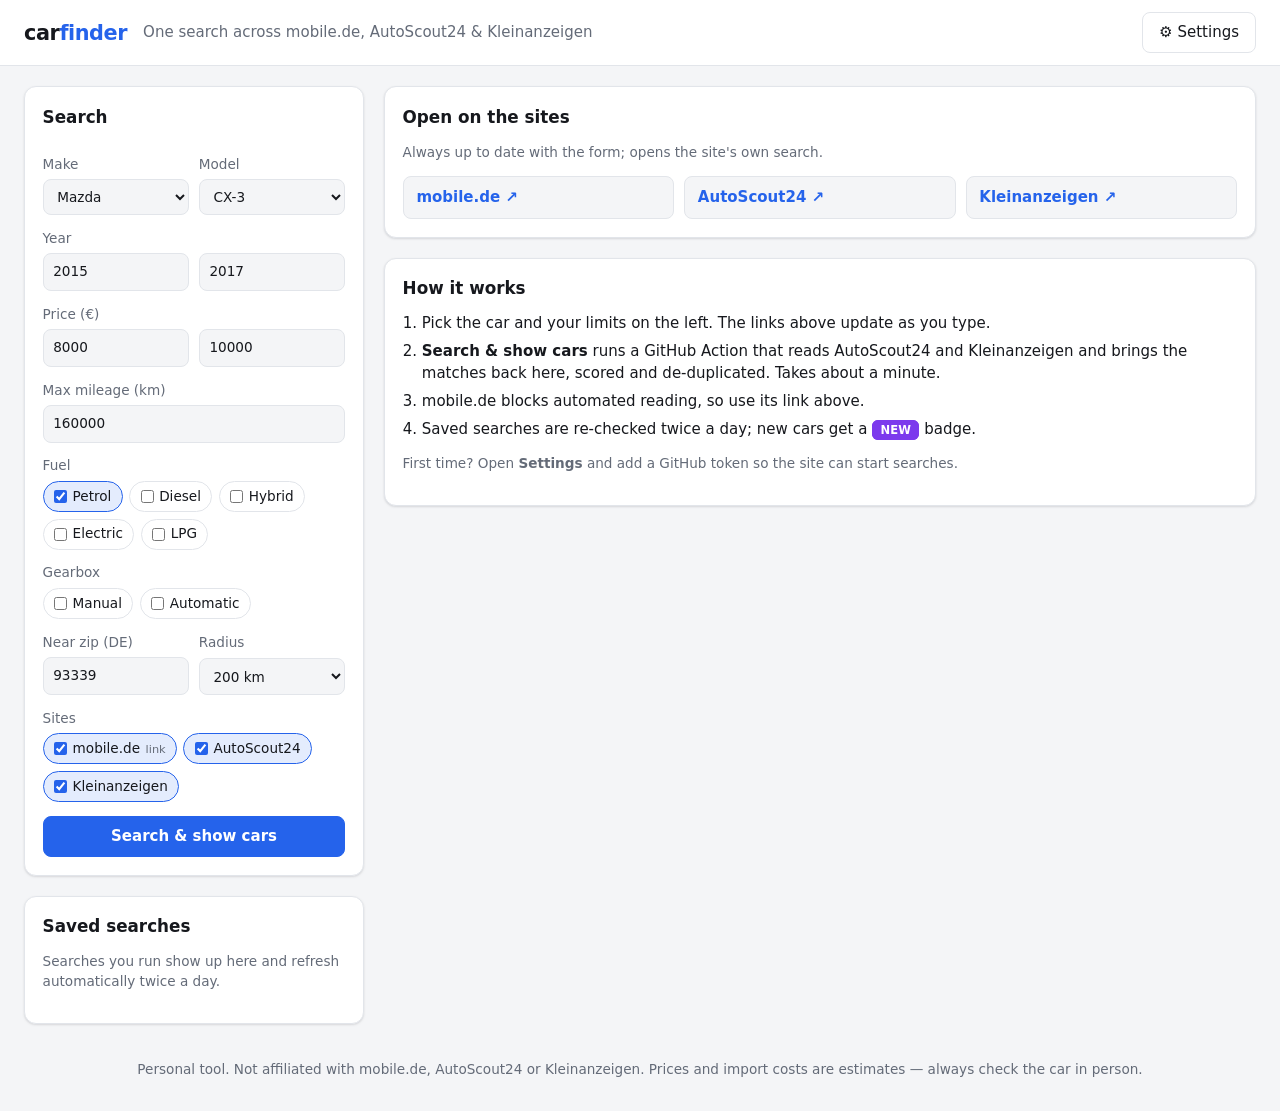
==== site/index.html @ 6f7a02bd "carfinder: multi-site used car search with GitHub Pages UI" ====
<!doctype html>
<html lang="en">
  <head>
    <meta charset="utf-8" />
    <meta name="viewport" content="width=device-width, initial-scale=1" />
    <title>carfinder</title>
    <meta name="description" content="Search mobile.de, AutoScout24 and Kleinanzeigen from one form." />
    <link rel="icon" href="data:image/svg+xml,<svg xmlns='http://www.w3.org/2000/svg' viewBox='0 0 100 100'><text y='.9em' font-size='90'>🚗</text></svg>" />
    <link rel="stylesheet" href="style.css" />
  </head>
  <body>
    <header class="topbar">
      <a class="brand" href="./">car<span>finder</span></a>
      <p class="tagline">One search across mobile.de, AutoScout24 &amp; Kleinanzeigen</p>
      <button type="button" class="ghost" id="open-settings" aria-label="Settings">⚙ Settings</button>
    </header>

    <main class="layout">
      <aside class="sidebar">
        <form id="search-form" class="card" novalidate>
          <h2>Search</h2>

          <div class="row">
            <label>Make
              <select name="make" required></select>
            </label>
            <label>Model
              <select name="model" required></select>
            </label>
          </div>

          <fieldset class="row">
            <legend>Year</legend>
            <input name="year_min" type="number" min="1950" max="2100" placeholder="from" aria-label="Year from" />
            <input name="year_max" type="number" min="1950" max="2100" placeholder="to" aria-label="Year to" />
          </fieldset>

          <fieldset class="row">
            <legend>Price (€)</legend>
            <input name="price_min" type="number" min="0" step="500" placeholder="min" aria-label="Minimum price" />
            <input name="price_max" type="number" min="0" step="500" placeholder="max" aria-label="Maximum price" />
          </fieldset>

          <label>Max mileage (km)
            <input name="km_max" type="number" min="0" step="10000" placeholder="any" />
          </label>

          <fieldset>
            <legend>Fuel</legend>
            <div class="chips">
              <label class="chip"><input type="checkbox" name="fuel" value="petrol" />Petrol</label>
              <label class="chip"><input type="checkbox" name="fuel" value="diesel" />Diesel</label>
              <label class="chip"><input type="checkbox" name="fuel" value="hybrid" />Hybrid</label>
              <label class="chip"><input type="checkbox" name="fuel" value="electric" />Electric</label>
              <label class="chip"><input type="checkbox" name="fuel" value="lpg" />LPG</label>
            </div>
          </fieldset>

          <fieldset>
            <legend>Gearbox</legend>
            <div class="chips">
              <label class="chip"><input type="checkbox" name="gearbox" value="manual" />Manual</label>
              <label class="chip"><input type="checkbox" name="gearbox" value="automatic" />Automatic</label>
            </div>
          </fieldset>

          <div class="row">
            <label>Near zip (DE)
              <input name="zip" inputmode="numeric" pattern="\d{5}" maxlength="5" required />
            </label>
            <label>Radius
              <select name="radius">
                <option value="10">10 km</option>
                <option value="20">20 km</option>
                <option value="50">50 km</option>
                <option value="100">100 km</option>
                <option value="150">150 km</option>
                <option value="200">200 km</option>
              </select>
            </label>
          </div>

          <fieldset>
            <legend>Sites</legend>
            <div class="chips" id="site-chips"></div>
          </fieldset>

          <p class="form-error" id="form-error" role="alert" hidden></p>

          <div class="actions">
            <button type="submit" class="primary" id="search-button">Search &amp; show cars</button>
          </div>
        </form>

        <section class="card">
          <h2>Saved searches</h2>
          <p class="muted small" id="saved-empty">Searches you run show up here and refresh automatically twice a day.</p>
          <ul class="saved" id="saved-list"></ul>
        </section>
      </aside>

      <section class="content">
        <section class="card links-card">
          <h2>Open on the sites</h2>
          <p class="muted small">Always up to date with the form; opens the site's own search.</p>
          <div class="links" id="links"></div>
        </section>

        <div class="status" id="status" hidden></div>

        <section id="results-section" hidden>
          <div class="results-head">
            <div>
              <h2 id="results-title"></h2>
              <p class="muted small" id="results-meta"></p>
            </div>
            <div class="controls">
              <label class="inline">Sort
                <select id="sort">
                  <option value="score">Best match</option>
                  <option value="price">Price ↑</option>
                  <option value="km">Mileage ↑</option>
                  <option value="year">Year ↓</option>
                  <option value="distance">Distance ↑</option>
                  <option value="new">Newest first</option>
                </select>
              </label>
              <label class="inline chip"><input type="checkbox" id="only-new" />New only</label>
              <input type="search" id="filter-text" placeholder="Filter…" aria-label="Filter by text" />
            </div>
          </div>
          <div class="warnings" id="results-warnings"></div>
          <div class="grid" id="results"></div>
        </section>

        <section class="card intro" id="intro">
          <h2>How it works</h2>
          <ol>
            <li>Pick the car and your limits on the left. The links above update as you type.</li>
            <li><b>Search &amp; show cars</b> runs a GitHub Action that reads AutoScout24 and Kleinanzeigen and
              brings the matches back here, scored and de-duplicated. Takes about a minute.</li>
            <li>mobile.de blocks automated reading, so use its link above.</li>
            <li>Saved searches are re-checked twice a day; new cars get a <span class="badge new">NEW</span> badge.</li>
          </ol>
          <p class="muted small">First time? Open <b>Settings</b> and add a GitHub token so the site can start searches.</p>
        </section>
      </section>
    </main>

    <footer class="footer muted small">
      Personal tool. Not affiliated with mobile.de, AutoScout24 or Kleinanzeigen. Prices and import costs are estimates —
      always check the car in person.
    </footer>

    <dialog id="settings">
      <form method="dialog" id="settings-form">
        <h2>Settings</h2>
        <p class="settings-reason" id="settings-reason" hidden></p>

        <h3>GitHub</h3>
        <label>Repository (owner/name)
          <input name="repo" placeholder="you/carfinder" />
        </label>
        <label>Access token
          <input name="token" type="password" autocomplete="off" placeholder="github_pat_…" />
        </label>
        <p class="muted small">
          Needed only to start searches. Create a
          <a href="https://github.com/settings/personal-access-tokens/new" target="_blank" rel="noopener">fine-grained token</a>
          for <b>this repository only</b> with <b>Actions: Read and write</b> and <b>Contents: Read-only</b>.
          It's stored in this browser only.
        </p>

        <h3>Cost to bring it to Romania (€)</h3>
        <p class="muted small">Your own estimates; added to each car's price as “total”.</p>
        <div class="cost-grid">
          <label>Trip &amp; fuel <input name="cost_trip" type="number" min="0" step="10" /></label>
          <label>Export plates + insurance <input name="cost_plates" type="number" min="0" step="10" /></label>
          <label>RAR checks <input name="cost_rar" type="number" min="0" step="10" /></label>
          <label>Registration (RO) <input name="cost_registration" type="number" min="0" step="10" /></label>
          <label>Other <input name="cost_other" type="number" min="0" step="10" /></label>
        </div>

        <div class="actions">
          <button value="cancel" formnovalidate class="ghost">Cancel</button>
          <button value="save" class="primary">Save</button>
        </div>
      </form>
    </dialog>

    <script type="module" src="js/app.js"></script>
  </body>
</html>
---- site/style.css ----
:root {
  --bg: #f4f5f7;
  --surface: #ffffff;
  --text: #16181d;
  --muted: #646b78;
  --border: #e2e5ea;
  --accent: #2563eb;
  --accent-text: #ffffff;
  --good: #15803d;
  --good-bg: #dcfce7;
  --ok: #a16207;
  --ok-bg: #fef9c3;
  --bad: #b91c1c;
  --bad-bg: #fee2e2;
  --new: #7c3aed;
  --radius: 12px;
  --shadow: 0 1px 2px rgb(16 24 40 / 6%), 0 1px 3px rgb(16 24 40 / 8%);
  color-scheme: light dark;
}

@media (prefers-color-scheme: dark) {
  :root {
    --bg: #0f1115;
    --surface: #181b21;
    --text: #e8eaee;
    --muted: #9aa1ad;
    --border: #2a2f38;
    --accent: #3b82f6;
    --good: #4ade80;
    --good-bg: #14532d;
    --ok: #facc15;
    --ok-bg: #422006;
    --bad: #f87171;
    --bad-bg: #450a0a;
    --new: #a78bfa;
    --shadow: none;
  }
}

* {
  box-sizing: border-box;
}

[hidden] {
  display: none !important;
}

body {
  margin: 0;
  font: 15px/1.45 system-ui, -apple-system, "Segoe UI", Roboto, sans-serif;
  background: var(--bg);
  color: var(--text);
}

a {
  color: var(--accent);
  text-decoration: none;
}
a:hover {
  text-decoration: underline;
}

h2 {
  font-size: 1.05rem;
  margin: 0 0 0.75rem;
}
h3 {
  font-size: 0.95rem;
  margin: 1.25rem 0 0.5rem;
}

.muted {
  color: var(--muted);
}
.small {
  font-size: 0.85rem;
}

/* ---------- layout */

.topbar {
  display: flex;
  align-items: center;
  gap: 1rem;
  padding: 0.75rem 1.5rem;
  background: var(--surface);
  border-bottom: 1px solid var(--border);
  position: sticky;
  top: 0;
  z-index: 10;
}
.brand {
  font-weight: 800;
  font-size: 1.3rem;
  color: var(--text);
  letter-spacing: -0.02em;
}
.brand span {
  color: var(--accent);
}
.tagline {
  margin: 0;
  color: var(--muted);
  flex: 1;
}

.layout {
  display: grid;
  grid-template-columns: 340px 1fr;
  gap: 1.25rem;
  padding: 1.25rem 1.5rem;
  max-width: 1500px;
  margin: 0 auto;
  align-items: start;
}
.sidebar {
  display: grid;
  gap: 1.25rem;
  position: sticky;
  top: 72px;
}
.content {
  display: grid;
  gap: 1.25rem;
  min-width: 0;
}

@media (max-width: 860px) {
  .layout {
    grid-template-columns: 1fr;
    padding: 1rem;
  }
  .sidebar {
    position: static;
  }
  .tagline {
    display: none;
  }
}

.card {
  background: var(--surface);
  border: 1px solid var(--border);
  border-radius: var(--radius);
  padding: 1.1rem;
  box-shadow: var(--shadow);
}

.footer {
  text-align: center;
  padding: 1rem 1.5rem 2rem;
}

/* ---------- form */

form label,
fieldset {
  display: grid;
  gap: 0.3rem;
  font-size: 0.85rem;
  color: var(--muted);
  font-weight: 500;
}
fieldset {
  border: 0;
  padding: 0;
  margin: 0;
}
legend {
  padding: 0;
  margin-bottom: 0.3rem;
}
#search-form {
  display: grid;
  gap: 0.85rem;
}
.row {
  display: grid;
  grid-template-columns: 1fr 1fr;
  gap: 0.6rem;
}
fieldset.row legend {
  grid-column: 1 / -1;
}

input,
select {
  font: inherit;
  color: var(--text);
  background: var(--bg);
  border: 1px solid var(--border);
  border-radius: 8px;
  padding: 0.5rem 0.6rem;
  width: 100%;
  min-width: 0;
}
input:focus,
select:focus {
  outline: 2px solid var(--accent);
  outline-offset: -1px;
}

.chips {
  display: flex;
  flex-wrap: wrap;
  gap: 0.4rem;
}
.chip {
  display: inline-flex !important;
  align-items: center;
  gap: 0.35rem;
  padding: 0.3rem 0.65rem;
  border: 1px solid var(--border);
  border-radius: 999px;
  color: var(--text) !important;
  cursor: pointer;
  user-select: none;
  font-weight: 400 !important;
}
.chip input {
  width: auto;
  margin: 0;
  accent-color: var(--accent);
}
.chip:has(input:checked) {
  border-color: var(--accent);
  background: color-mix(in srgb, var(--accent) 12%, transparent);
}
.chip small {
  color: var(--muted);
}

button {
  font: inherit;
  cursor: pointer;
  border-radius: 8px;
  padding: 0.55rem 1rem;
  border: 1px solid var(--border);
  background: var(--surface);
  color: var(--text);
}
button.primary {
  background: var(--accent);
  border-color: var(--accent);
  color: var(--accent-text);
  font-weight: 600;
}
button.ghost {
  background: transparent;
}
button:disabled {
  opacity: 0.6;
  cursor: progress;
}
.actions {
  display: flex;
  gap: 0.5rem;
  justify-content: flex-end;
}
#search-form .actions button {
  width: 100%;
}
.form-error {
  color: var(--bad);
  margin: 0;
  font-size: 0.9rem;
}

/* ---------- saved searches */

.saved {
  list-style: none;
  margin: 0;
  padding: 0;
  display: grid;
  gap: 0.4rem;
}
.saved li {
  display: flex;
  gap: 0.3rem;
}
.saved-item {
  flex: 1;
  display: grid;
  text-align: left;
  gap: 0.1rem;
  min-width: 0;
}
.saved-name {
  display: flex;
  gap: 0.4rem;
  align-items: center;
  font-weight: 600;
}
button.icon {
  padding: 0 0.7rem;
  color: var(--muted);
}

/* ---------- links */

.links {
  display: grid;
  grid-template-columns: repeat(auto-fit, minmax(200px, 1fr));
  gap: 0.6rem;
}
.link-item {
  display: grid;
  gap: 0.2rem;
}
.link {
  display: block;
  padding: 0.6rem 0.8rem;
  border: 1px solid var(--border);
  border-radius: 8px;
  font-weight: 600;
  background: var(--bg);
}
.link.disabled {
  color: var(--muted);
}

/* ---------- status */

.status {
  display: flex;
  align-items: center;
  gap: 0.6rem;
  padding: 0.7rem 1rem;
  border-radius: var(--radius);
  border: 1px solid var(--border);
  background: var(--surface);
}
.status.error {
  border-color: var(--bad);
  color: var(--bad);
}
.status.ok {
  border-color: var(--good);
}
.spinner {
  width: 16px;
  height: 16px;
  border: 2px solid var(--border);
  border-top-color: var(--accent);
  border-radius: 50%;
  animation: spin 0.8s linear infinite;
}
@keyframes spin {
  to {
    transform: rotate(360deg);
  }
}

/* ---------- results */

.results-head {
  display: flex;
  justify-content: space-between;
  align-items: end;
  gap: 1rem;
  flex-wrap: wrap;
  margin-bottom: 0.75rem;
}
.results-head h2 {
  margin: 0;
  font-size: 1.3rem;
}
.results-head p {
  margin: 0.2rem 0 0;
}
.controls {
  display: flex;
  gap: 0.5rem;
  align-items: center;
  flex-wrap: wrap;
}
.controls .inline {
  display: flex;
  align-items: center;
  gap: 0.4rem;
  font-size: 0.85rem;
  color: var(--muted);
}
.controls select,
.controls input[type="search"] {
  width: auto;
}
.warning {
  margin: 0 0 0.5rem;
  padding: 0.5rem 0.8rem;
  border-radius: 8px;
  background: var(--ok-bg);
  color: var(--ok);
  font-size: 0.9rem;
}

.grid {
  display: grid;
  grid-template-columns: repeat(auto-fill, minmax(280px, 1fr));
  gap: 1rem;
}
.empty {
  grid-column: 1 / -1;
  text-align: center;
  padding: 2rem;
}

.car {
  background: var(--surface);
  border: 1px solid var(--border);
  border-radius: var(--radius);
  overflow: hidden;
  box-shadow: var(--shadow);
  display: flex;
  flex-direction: column;
}
.photo {
  position: relative;
  display: block;
  aspect-ratio: 4 / 3;
  overflow: hidden;
  background: var(--bg);
}
.photo img {
  position: absolute;
  inset: 0;
  width: 100%;
  height: 100%;
  object-fit: cover;
}
.no-photo {
  display: grid;
  place-items: center;
  height: 100%;
  color: var(--muted);
}
.score {
  position: absolute;
  top: 0.6rem;
  right: 0.6rem;
  min-width: 2.4rem;
  height: 2.4rem;
  border-radius: 50%;
  display: grid;
  place-items: center;
  font-weight: 800;
  color: #fff;
  background: #6b7280;
  box-shadow: 0 1px 4px rgb(0 0 0 / 30%);
}
.score.good {
  background: #16a34a;
}
.score.ok {
  background: #ca8a04;
}

.body {
  padding: 0.8rem 0.9rem 0.9rem;
  display: grid;
  gap: 0.35rem;
}
.body p {
  margin: 0;
}
.body h3 {
  margin: 0;
  font-size: 1rem;
  line-height: 1.3;
}
.body h3 a {
  color: var(--text);
}
.price {
  font-size: 1.35rem;
  font-weight: 800;
  display: flex;
  gap: 0.5rem;
  align-items: baseline;
}
.price s {
  font-size: 0.9rem;
  font-weight: 400;
  color: var(--muted);
}
.specs {
  font-weight: 500;
}

.badges {
  display: flex;
  flex-wrap: wrap;
  gap: 0.3rem;
}
.badge {
  font-size: 0.72rem;
  font-weight: 700;
  padding: 0.12rem 0.45rem;
  border-radius: 6px;
  background: var(--bg);
  border: 1px solid var(--border);
  color: var(--muted);
  text-transform: uppercase;
  letter-spacing: 0.02em;
}
.badge.new {
  background: var(--new);
  border-color: var(--new);
  color: #fff;
}
.badge.good {
  background: var(--good-bg);
  color: var(--good);
  border-color: transparent;
}
.badge.ok,
.badge.warn {
  background: var(--ok-bg);
  color: var(--ok);
  border-color: transparent;
}
.badge.bad {
  background: var(--bad-bg);
  color: var(--bad);
  border-color: transparent;
}
.badge.site {
  color: var(--text);
}

.flags {
  margin: 0.2rem 0 0;
  padding: 0;
  list-style: none;
  font-size: 0.83rem;
  color: var(--ok);
  display: grid;
  gap: 0.15rem;
}
.flags li::before {
  content: "⚠ ";
}

.intro ol {
  margin: 0 0 0.75rem;
  padding-left: 1.2rem;
  display: grid;
  gap: 0.4rem;
}

/* ---------- settings dialog */

dialog {
  border: 1px solid var(--border);
  border-radius: var(--radius);
  background: var(--surface);
  color: var(--text);
  width: min(520px, calc(100vw - 2rem));
  padding: 1.25rem;
}
dialog::backdrop {
  background: rgb(0 0 0 / 45%);
}
#settings-form {
  display: grid;
  gap: 0.6rem;
}
#settings-form h3 {
  margin-bottom: 0;
}
#settings-form p {
  margin: 0;
}
.settings-reason {
  padding: 0.5rem 0.8rem;
  border-radius: 8px;
  background: var(--ok-bg);
  color: var(--ok);
}
.cost-grid {
  display: grid;
  grid-template-columns: 1fr 1fr;
  gap: 0.6rem;
}
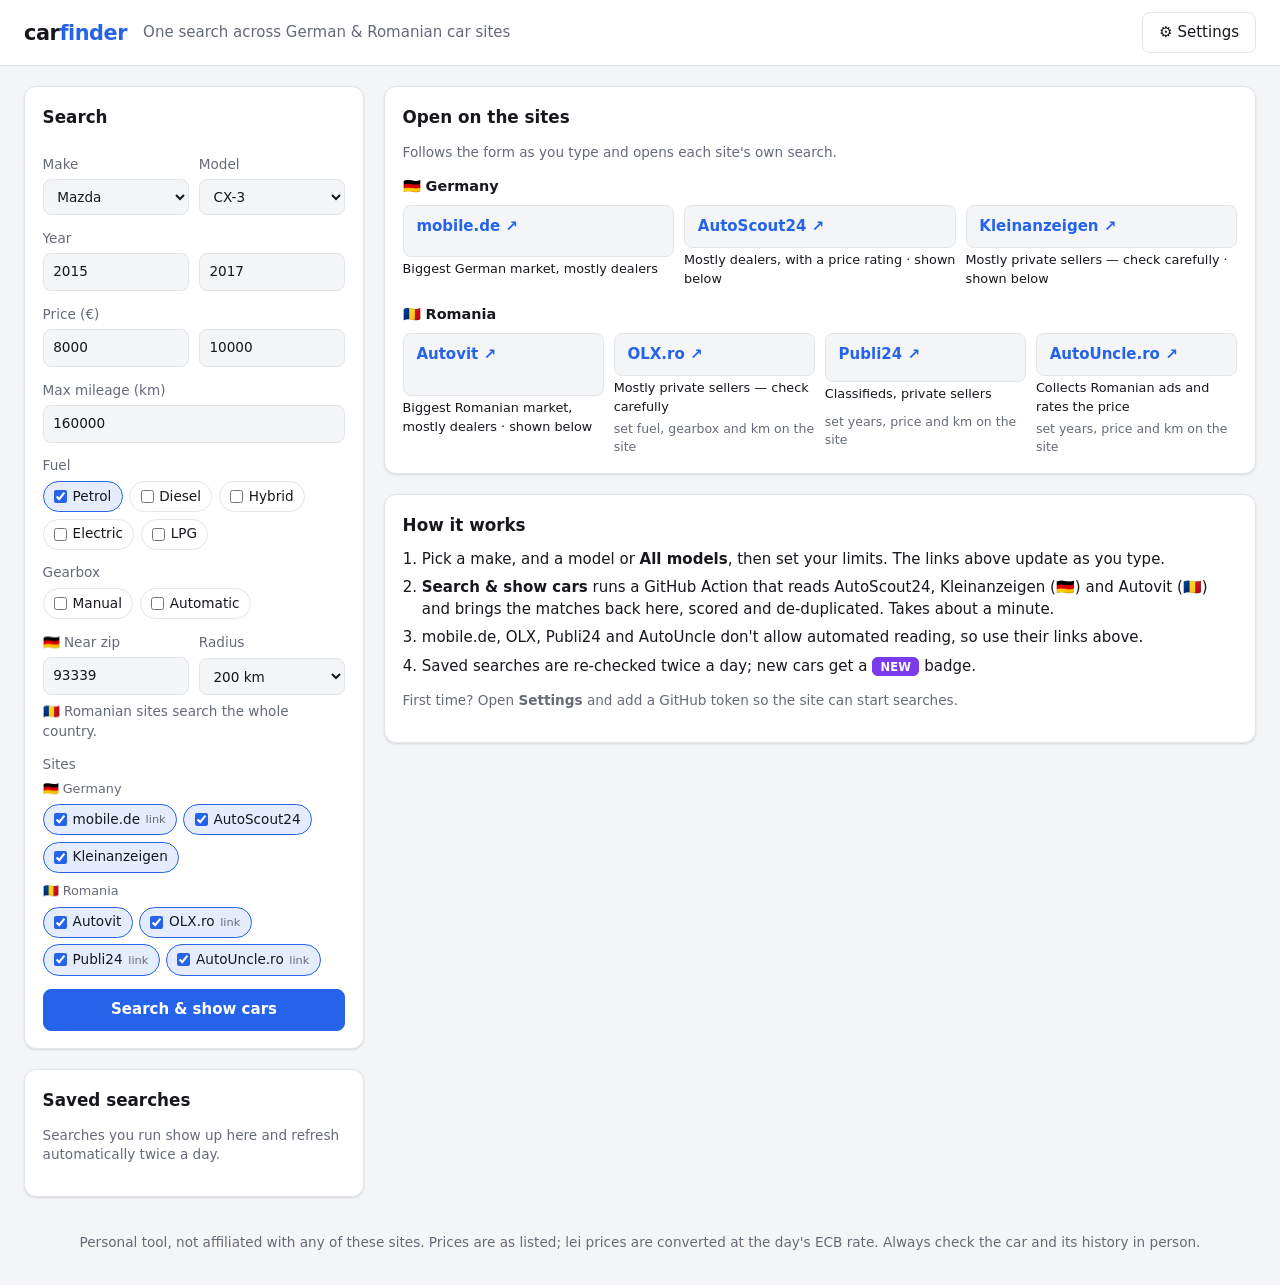
==== commit 5a9580fa: "Add Romanian sites, all-models search; drop cost estimates" ====
--- a/site/index.html
+++ b/site/index.html
@@ -4,14 +4,14 @@
     <meta charset="utf-8" />
     <meta name="viewport" content="width=device-width, initial-scale=1" />
     <title>carfinder</title>
-    <meta name="description" content="Search mobile.de, AutoScout24 and Kleinanzeigen from one form." />
+    <meta name="description" content="Search German and Romanian used-car sites from one form." />
     <link rel="icon" href="data:image/svg+xml,<svg xmlns='http://www.w3.org/2000/svg' viewBox='0 0 100 100'><text y='.9em' font-size='90'>🚗</text></svg>" />
     <link rel="stylesheet" href="style.css" />
   </head>
   <body>
     <header class="topbar">
       <a class="brand" href="./">car<span>finder</span></a>
-      <p class="tagline">One search across mobile.de, AutoScout24 &amp; Kleinanzeigen</p>
+      <p class="tagline">One search across German &amp; Romanian car sites</p>
       <button type="button" class="ghost" id="open-settings" aria-label="Settings">⚙ Settings</button>
     </header>
 
@@ -65,7 +65,7 @@
           </fieldset>
 
           <div class="row">
-            <label>Near zip (DE)
+            <label>🇩🇪 Near zip
               <input name="zip" inputmode="numeric" pattern="\d{5}" maxlength="5" required />
             </label>
             <label>Radius
@@ -80,9 +80,11 @@
             </label>
           </div>
 
+          <p class="muted small hint">🇷🇴 Romanian sites search the whole country.</p>
+
           <fieldset>
             <legend>Sites</legend>
-            <div class="chips" id="site-chips"></div>
+            <div id="site-chips"></div>
           </fieldset>
 
           <p class="form-error" id="form-error" role="alert" hidden></p>
@@ -102,8 +104,8 @@
       <section class="content">
         <section class="card links-card">
           <h2>Open on the sites</h2>
-          <p class="muted small">Always up to date with the form; opens the site's own search.</p>
-          <div class="links" id="links"></div>
+          <p class="muted small">Follows the form as you type and opens each site's own search.</p>
+          <div id="links"></div>
         </section>
 
         <div class="status" id="status" hidden></div>
@@ -115,6 +117,16 @@
               <p class="muted small" id="results-meta"></p>
             </div>
             <div class="controls">
+              <select id="filter-country" aria-label="Country">
+                <option value="">🇩🇪 + 🇷🇴</option>
+                <option value="DE">🇩🇪 Germany</option>
+                <option value="RO">🇷🇴 Romania</option>
+              </select>
+              <select id="filter-seller" aria-label="Seller">
+                <option value="">Any seller</option>
+                <option value="dealer">Dealers only</option>
+                <option value="private">Private only</option>
+              </select>
               <label class="inline">Sort
                 <select id="sort">
                   <option value="score">Best match</option>
@@ -136,10 +148,10 @@
         <section class="card intro" id="intro">
           <h2>How it works</h2>
           <ol>
-            <li>Pick the car and your limits on the left. The links above update as you type.</li>
-            <li><b>Search &amp; show cars</b> runs a GitHub Action that reads AutoScout24 and Kleinanzeigen and
-              brings the matches back here, scored and de-duplicated. Takes about a minute.</li>
-            <li>mobile.de blocks automated reading, so use its link above.</li>
+            <li>Pick a make, and a model or <b>All models</b>, then set your limits. The links above update as you type.</li>
+            <li><b>Search &amp; show cars</b> runs a GitHub Action that reads AutoScout24, Kleinanzeigen (🇩🇪) and
+              Autovit (🇷🇴) and brings the matches back here, scored and de-duplicated. Takes about a minute.</li>
+            <li>mobile.de, OLX, Publi24 and AutoUncle don't allow automated reading, so use their links above.</li>
             <li>Saved searches are re-checked twice a day; new cars get a <span class="badge new">NEW</span> badge.</li>
           </ol>
           <p class="muted small">First time? Open <b>Settings</b> and add a GitHub token so the site can start searches.</p>
@@ -148,8 +160,8 @@
     </main>
 
     <footer class="footer muted small">
-      Personal tool. Not affiliated with mobile.de, AutoScout24 or Kleinanzeigen. Prices and import costs are estimates —
-      always check the car in person.
+      Personal tool, not affiliated with any of these sites. Prices are as listed; lei prices are converted at the
+      day's ECB rate. Always check the car and its history in person.
     </footer>
 
     <dialog id="settings">
@@ -171,16 +183,6 @@
           It's stored in this browser only.
         </p>
 
-        <h3>Cost to bring it to Romania (€)</h3>
-        <p class="muted small">Your own estimates; added to each car's price as “total”.</p>
-        <div class="cost-grid">
-          <label>Trip &amp; fuel <input name="cost_trip" type="number" min="0" step="10" /></label>
-          <label>Export plates + insurance <input name="cost_plates" type="number" min="0" step="10" /></label>
-          <label>RAR checks <input name="cost_rar" type="number" min="0" step="10" /></label>
-          <label>Registration (RO) <input name="cost_registration" type="number" min="0" step="10" /></label>
-          <label>Other <input name="cost_other" type="number" min="0" step="10" /></label>
-        </div>
-
         <div class="actions">
           <button value="cancel" formnovalidate class="ghost">Cancel</button>
           <button value="save" class="primary">Save</button>
--- a/site/style.css
+++ b/site/style.css
@@ -266,6 +266,22 @@
   font-size: 0.9rem;
 }
 
+.hint {
+  margin: -0.4rem 0 0;
+}
+#site-chips {
+  display: grid;
+  gap: 0.6rem;
+}
+.site-group {
+  display: grid;
+  gap: 0.35rem;
+}
+.site-group-name {
+  font-size: 0.8rem;
+  color: var(--muted);
+}
+
 /* ---------- saved searches */
 
 .saved {
@@ -318,6 +334,18 @@
 }
 .link.disabled {
   color: var(--muted);
+}
+#links {
+  display: grid;
+  gap: 1rem;
+}
+.link-group h3 {
+  margin: 0 0 0.5rem;
+  font-size: 0.9rem;
+}
+.trust {
+  color: var(--text);
+  font-size: 0.8rem;
 }
 
 /* ---------- status */
@@ -578,8 +606,3 @@
   background: var(--ok-bg);
   color: var(--ok);
 }
-.cost-grid {
-  display: grid;
-  grid-template-columns: 1fr 1fr;
-  gap: 0.6rem;
-}
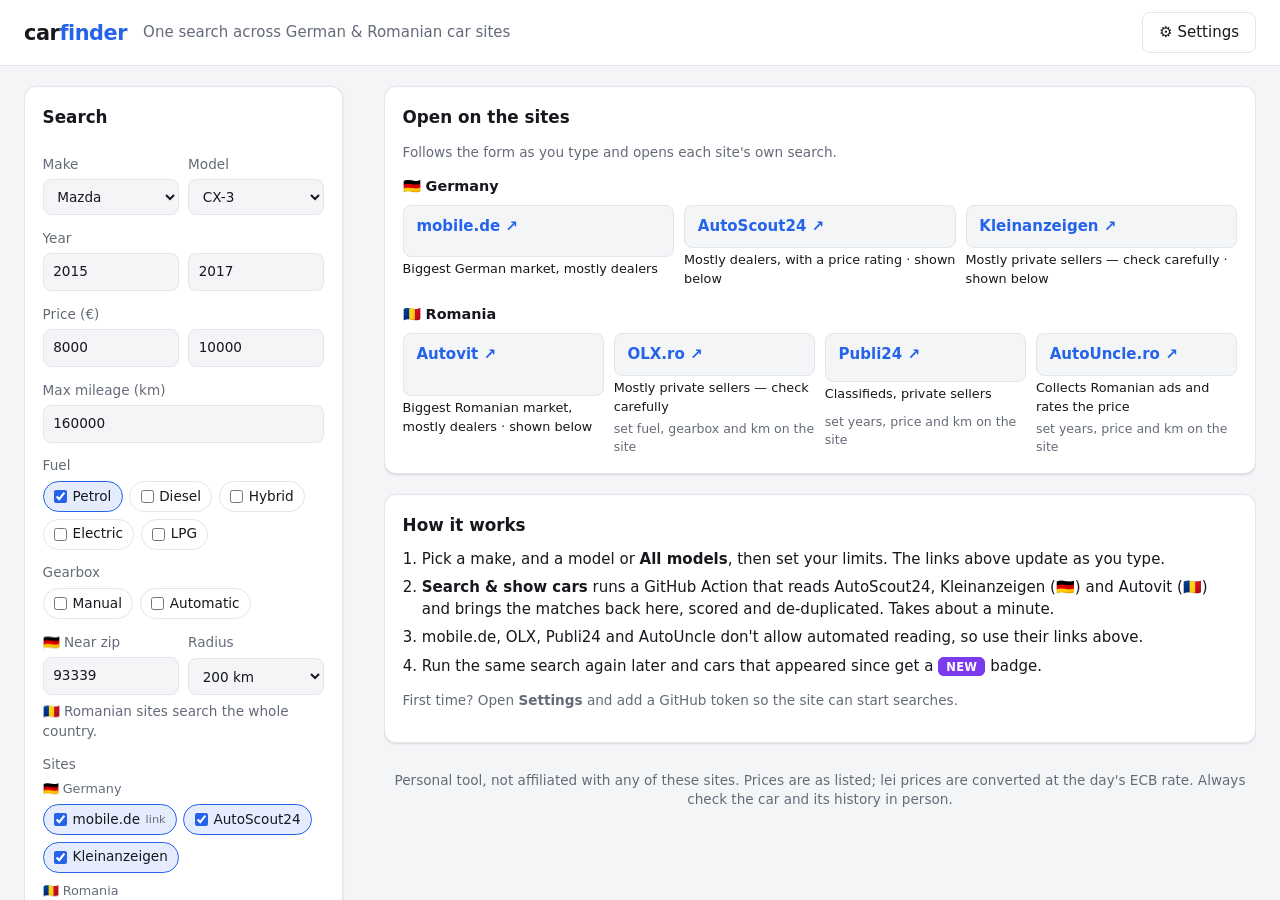
==== commit 0f0ff3b4: "Remove saved searches panel; scroll form and results separately" ====
--- a/site/index.html
+++ b/site/index.html
@@ -93,12 +93,6 @@
             <button type="submit" class="primary" id="search-button">Search &amp; show cars</button>
           </div>
         </form>
-
-        <section class="card">
-          <h2>Saved searches</h2>
-          <p class="muted small" id="saved-empty">Searches you run show up here and refresh automatically twice a day.</p>
-          <ul class="saved" id="saved-list"></ul>
-        </section>
       </aside>
 
       <section class="content">
@@ -152,17 +146,17 @@
             <li><b>Search &amp; show cars</b> runs a GitHub Action that reads AutoScout24, Kleinanzeigen (🇩🇪) and
               Autovit (🇷🇴) and brings the matches back here, scored and de-duplicated. Takes about a minute.</li>
             <li>mobile.de, OLX, Publi24 and AutoUncle don't allow automated reading, so use their links above.</li>
-            <li>Saved searches are re-checked twice a day; new cars get a <span class="badge new">NEW</span> badge.</li>
+            <li>Run the same search again later and cars that appeared since get a <span class="badge new">NEW</span> badge.</li>
           </ol>
           <p class="muted small">First time? Open <b>Settings</b> and add a GitHub token so the site can start searches.</p>
         </section>
+
+        <footer class="footer muted small">
+          Personal tool, not affiliated with any of these sites. Prices are as listed; lei prices are converted at the
+          day's ECB rate. Always check the car and its history in person.
+        </footer>
       </section>
     </main>
-
-    <footer class="footer muted small">
-      Personal tool, not affiliated with any of these sites. Prices are as listed; lei prices are converted at the
-      day's ECB rate. Always check the car and its history in person.
-    </footer>
 
     <dialog id="settings">
       <form method="dialog" id="settings-form">
--- a/site/style.css
+++ b/site/style.css
@@ -108,30 +108,54 @@
   display: grid;
   grid-template-columns: 340px 1fr;
   gap: 1.25rem;
-  padding: 1.25rem 1.5rem;
+  padding: 0 1.5rem;
   max-width: 1500px;
   margin: 0 auto;
-  align-items: start;
-}
-.sidebar {
-  display: grid;
+}
+.sidebar,
+.content {
+  display: grid;
+  align-content: start;
   gap: 1.25rem;
-  position: sticky;
-  top: 72px;
-}
-.content {
-  display: grid;
-  gap: 1.25rem;
+  padding: 1.25rem 0;
   min-width: 0;
+}
+
+/* Desktop: the form and the results scroll independently. */
+@media (min-width: 861px) {
+  body {
+    height: 100vh;
+    height: 100dvh;
+    display: flex;
+    flex-direction: column;
+    overflow: hidden;
+  }
+  .topbar {
+    position: static;
+    flex: none;
+  }
+  .layout {
+    flex: 1;
+    min-height: 0;
+    width: 100%;
+    grid-template-rows: minmax(0, 1fr);
+  }
+  .sidebar,
+  .content {
+    overflow-y: auto;
+    overscroll-behavior: contain;
+  }
+  .sidebar {
+    padding-right: 0.4rem;
+    scrollbar-gutter: stable;
+  }
 }
 
 @media (max-width: 860px) {
   .layout {
     grid-template-columns: 1fr;
-    padding: 1rem;
-  }
-  .sidebar {
-    position: static;
+    padding: 0 1rem;
+    gap: 0;
   }
   .tagline {
     display: none;
@@ -148,7 +172,7 @@
 
 .footer {
   text-align: center;
-  padding: 1rem 1.5rem 2rem;
+  padding: 0.5rem 0 1rem;
 }
 
 /* ---------- form */
@@ -279,37 +303,6 @@
 }
 .site-group-name {
   font-size: 0.8rem;
-  color: var(--muted);
-}
-
-/* ---------- saved searches */
-
-.saved {
-  list-style: none;
-  margin: 0;
-  padding: 0;
-  display: grid;
-  gap: 0.4rem;
-}
-.saved li {
-  display: flex;
-  gap: 0.3rem;
-}
-.saved-item {
-  flex: 1;
-  display: grid;
-  text-align: left;
-  gap: 0.1rem;
-  min-width: 0;
-}
-.saved-name {
-  display: flex;
-  gap: 0.4rem;
-  align-items: center;
-  font-weight: 600;
-}
-button.icon {
-  padding: 0 0.7rem;
   color: var(--muted);
 }
 
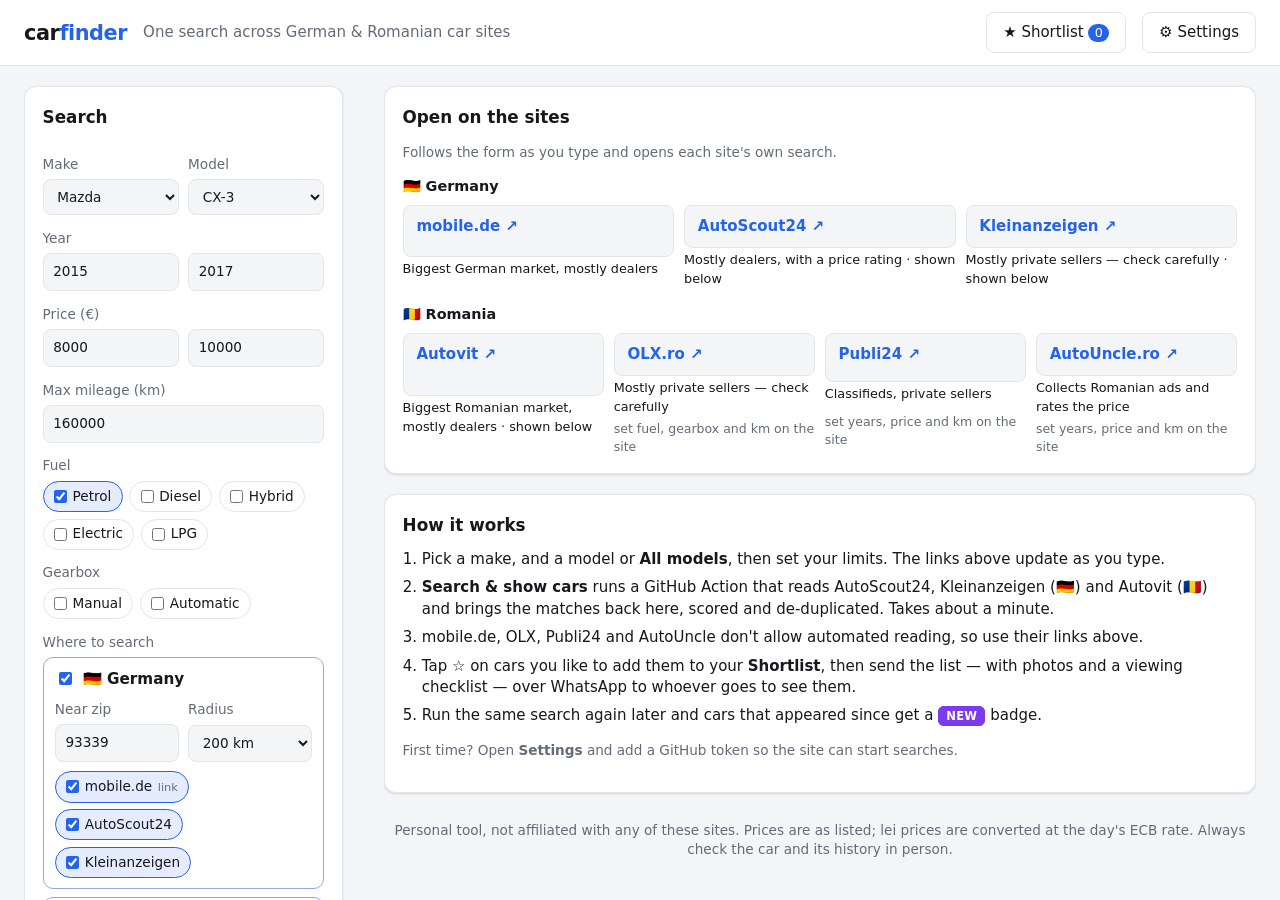
==== commit 89947698: "Add shortlist sharing, Romanian city search, score breakdown" ====
--- a/site/index.html
+++ b/site/index.html
@@ -12,6 +12,7 @@
     <header class="topbar">
       <a class="brand" href="./">car<span>finder</span></a>
       <p class="tagline">One search across German &amp; Romanian car sites</p>
+      <button type="button" class="ghost" id="open-shortlist">★ Shortlist <span id="shortlist-count">0</span></button>
       <button type="button" class="ghost" id="open-settings" aria-label="Settings">⚙ Settings</button>
     </header>
 
@@ -25,7 +26,7 @@
               <select name="make" required></select>
             </label>
             <label>Model
-              <select name="model" required></select>
+              <select name="model"></select>
             </label>
           </div>
 
@@ -64,27 +65,53 @@
             </div>
           </fieldset>
 
-          <div class="row">
-            <label>🇩🇪 Near zip
-              <input name="zip" inputmode="numeric" pattern="\d{5}" maxlength="5" required />
-            </label>
-            <label>Radius
-              <select name="radius">
-                <option value="10">10 km</option>
-                <option value="20">20 km</option>
-                <option value="50">50 km</option>
-                <option value="100">100 km</option>
-                <option value="150">150 km</option>
-                <option value="200">200 km</option>
-              </select>
-            </label>
-          </div>
-
-          <p class="muted small hint">🇷🇴 Romanian sites search the whole country.</p>
-
-          <fieldset>
-            <legend>Sites</legend>
-            <div id="site-chips"></div>
+          <fieldset class="where">
+            <legend>Where to search</legend>
+
+            <div class="region" data-country="DE">
+              <label class="region-toggle"><input type="checkbox" name="country" value="DE" /> 🇩🇪 Germany</label>
+              <div class="region-body">
+                <div class="row">
+                  <label>Near zip
+                    <input name="zip" inputmode="numeric" pattern="\d{5}" maxlength="5" />
+                  </label>
+                  <label>Radius
+                    <select name="radius">
+                      <option value="10">10 km</option>
+                      <option value="20">20 km</option>
+                      <option value="50">50 km</option>
+                      <option value="100">100 km</option>
+                      <option value="150">150 km</option>
+                      <option value="200">200 km</option>
+                    </select>
+                  </label>
+                </div>
+                <div class="chips" data-sites="DE"></div>
+              </div>
+            </div>
+
+            <div class="region" data-country="RO">
+              <label class="region-toggle"><input type="checkbox" name="country" value="RO" /> 🇷🇴 Romania</label>
+              <div class="region-body">
+                <div class="row">
+                  <label>Near city
+                    <select name="ro_city"><option value="">Whole country</option></select>
+                  </label>
+                  <label>Radius
+                    <select name="ro_radius">
+                      <option value="25">25 km</option>
+                      <option value="50">50 km</option>
+                      <option value="75">75 km</option>
+                      <option value="100">100 km</option>
+                      <option value="150">150 km</option>
+                      <option value="200">200 km</option>
+                      <option value="300">300 km</option>
+                    </select>
+                  </label>
+                </div>
+                <div class="chips" data-sites="RO"></div>
+              </div>
+            </div>
           </fieldset>
 
           <p class="form-error" id="form-error" role="alert" hidden></p>
@@ -103,6 +130,18 @@
         </section>
 
         <div class="status" id="status" hidden></div>
+
+        <section id="shortlist-section" hidden>
+          <div class="results-head">
+            <div>
+              <h2 id="shortlist-title">Shortlist</h2>
+              <p class="muted small" id="shortlist-meta"></p>
+            </div>
+            <div class="controls" id="shortlist-actions"></div>
+          </div>
+          <div class="grid" id="shortlist-cars"></div>
+          <div id="shortlist-checklist"></div>
+        </section>
 
         <section id="results-section" hidden>
           <div class="results-head">
@@ -146,6 +185,8 @@
             <li><b>Search &amp; show cars</b> runs a GitHub Action that reads AutoScout24, Kleinanzeigen (🇩🇪) and
               Autovit (🇷🇴) and brings the matches back here, scored and de-duplicated. Takes about a minute.</li>
             <li>mobile.de, OLX, Publi24 and AutoUncle don't allow automated reading, so use their links above.</li>
+            <li>Tap <b>☆</b> on cars you like to add them to your <b>Shortlist</b>, then send the list — with photos and a
+              viewing checklist — over WhatsApp to whoever goes to see them.</li>
             <li>Run the same search again later and cars that appeared since get a <span class="badge new">NEW</span> badge.</li>
           </ol>
           <p class="muted small">First time? Open <b>Settings</b> and add a GitHub token so the site can start searches.</p>
--- a/site/style.css
+++ b/site/style.css
@@ -160,6 +160,26 @@
   .tagline {
     display: none;
   }
+  .topbar {
+    padding: 0.6rem 1rem;
+    gap: 0.5rem;
+  }
+  .topbar .brand {
+    margin-right: auto;
+  }
+  .topbar button {
+    padding: 0.45rem 0.7rem;
+    white-space: nowrap;
+  }
+}
+
+/* Someone opened a shared shortlist: show just the cars and the checklist. */
+body.shared-view .sidebar,
+body.shared-view .links-card {
+  display: none;
+}
+body.shared-view .layout {
+  grid-template-columns: 1fr;
 }
 
 .card {
@@ -290,20 +310,40 @@
   font-size: 0.9rem;
 }
 
-.hint {
-  margin: -0.4rem 0 0;
-}
-#site-chips {
+/* ---------- where to search */
+
+.where {
+  gap: 0.5rem;
+}
+.region {
+  border: 1px solid var(--border);
+  border-radius: 10px;
+  padding: 0.6rem 0.7rem;
   display: grid;
   gap: 0.6rem;
 }
-.site-group {
-  display: grid;
-  gap: 0.35rem;
-}
-.site-group-name {
-  font-size: 0.8rem;
-  color: var(--muted);
+.region:has(input[name="country"]:checked) {
+  border-color: color-mix(in srgb, var(--accent) 45%, var(--border));
+}
+.region-toggle {
+  display: flex !important;
+  align-items: center;
+  gap: 0.5rem;
+  font-size: 0.95rem !important;
+  font-weight: 600 !important;
+  color: var(--text) !important;
+  cursor: pointer;
+}
+.region-toggle input {
+  width: auto;
+  accent-color: var(--accent);
+}
+.region-body {
+  display: grid;
+  gap: 0.6rem;
+}
+select:disabled {
+  opacity: 0.5;
 }
 
 /* ---------- links */
@@ -599,3 +639,201 @@
   background: var(--ok-bg);
   color: var(--ok);
 }
+
+/* ---------- card extras: gallery, star, score breakdown, notes */
+
+.photo .nav {
+  position: absolute;
+  top: 50%;
+  transform: translateY(-50%);
+  width: 2rem;
+  height: 2rem;
+  padding: 0;
+  border: 0;
+  border-radius: 50%;
+  background: rgb(0 0 0 / 45%);
+  color: #fff;
+  font-size: 1.3rem;
+  line-height: 1;
+  opacity: 0;
+  transition: opacity 0.15s;
+}
+.photo:hover .nav,
+.photo .nav:focus-visible {
+  opacity: 1;
+}
+@media (hover: none) {
+  .photo .nav {
+    opacity: 1;
+  }
+}
+.photo .prev {
+  left: 0.5rem;
+}
+.photo .next {
+  right: 0.5rem;
+}
+.photo-count {
+  position: absolute;
+  bottom: 0.5rem;
+  right: 0.5rem;
+  font-size: 0.75rem;
+  color: #fff;
+  background: rgb(0 0 0 / 50%);
+  padding: 0.1rem 0.45rem;
+  border-radius: 6px;
+}
+.photo-count:empty {
+  display: none;
+}
+.star {
+  position: absolute;
+  top: 0.6rem;
+  left: 0.6rem;
+  width: 2.4rem;
+  height: 2.4rem;
+  padding: 0;
+  border: 0;
+  border-radius: 50%;
+  background: rgb(255 255 255 / 92%);
+  color: #6b7280;
+  font-size: 1.35rem;
+  line-height: 1;
+  box-shadow: 0 1px 4px rgb(0 0 0 / 30%);
+}
+.star.on {
+  color: #f59e0b;
+}
+
+.why {
+  font-size: 0.83rem;
+}
+.why summary {
+  cursor: pointer;
+  color: var(--accent);
+}
+.why ul {
+  margin: 0.3rem 0 0;
+  padding-left: 1.1rem;
+  display: grid;
+  gap: 0.1rem;
+}
+
+.compare {
+  display: block;
+  margin-top: 0.15rem;
+  color: var(--text);
+}
+
+.note {
+  margin: 0;
+  padding: 0.4rem 0.6rem;
+  border-radius: 8px;
+  background: var(--ok-bg);
+  color: var(--ok);
+  font-size: 0.88rem;
+}
+.note-input {
+  font: inherit;
+  font-size: 0.88rem;
+  color: var(--text);
+  background: var(--bg);
+  border: 1px solid var(--border);
+  border-radius: 8px;
+  padding: 0.45rem 0.6rem;
+  resize: vertical;
+}
+
+a.button {
+  display: inline-block;
+  border-radius: 8px;
+  padding: 0.55rem 1rem;
+  border: 1px solid var(--border);
+  text-decoration: none;
+}
+a.button.primary {
+  background: #16a34a;
+  border-color: #16a34a;
+  color: #fff;
+  font-weight: 600;
+}
+
+#shortlist-count {
+  display: inline-block;
+  min-width: 1.3rem;
+  padding: 0 0.35rem;
+  border-radius: 999px;
+  background: var(--accent);
+  color: var(--accent-text);
+  font-size: 0.8rem;
+  text-align: center;
+}
+
+/* ---------- viewing checklist */
+
+.checklist {
+  margin-top: 1.25rem;
+}
+.check-group h3 {
+  margin: 1rem 0 0.4rem;
+}
+.check-group ul {
+  list-style: none;
+  margin: 0;
+  padding: 0;
+  display: grid;
+  gap: 0.35rem;
+}
+.check-group label {
+  display: flex;
+  gap: 0.5rem;
+  align-items: flex-start;
+  cursor: pointer;
+}
+.check-group input {
+  width: auto;
+  flex: none;
+  margin-top: 0.25rem;
+  accent-color: var(--accent);
+}
+
+/* ---------- print: just the shortlist and checklist */
+
+@media print {
+  body {
+    display: block !important;
+    height: auto !important;
+    overflow: visible !important;
+    background: #fff;
+  }
+  .topbar,
+  .sidebar,
+  .links-card,
+  .status,
+  .footer,
+  #shortlist-actions,
+  .star,
+  .photo .nav,
+  .photo-count,
+  .note-input:placeholder-shown {
+    display: none !important;
+  }
+  .layout {
+    display: block;
+    padding: 0;
+  }
+  .content {
+    overflow: visible !important;
+    padding: 0;
+  }
+  .grid {
+    grid-template-columns: repeat(2, 1fr);
+  }
+  .car,
+  .check-group {
+    break-inside: avoid;
+  }
+  .photo {
+    aspect-ratio: 16 / 9;
+  }
+}
